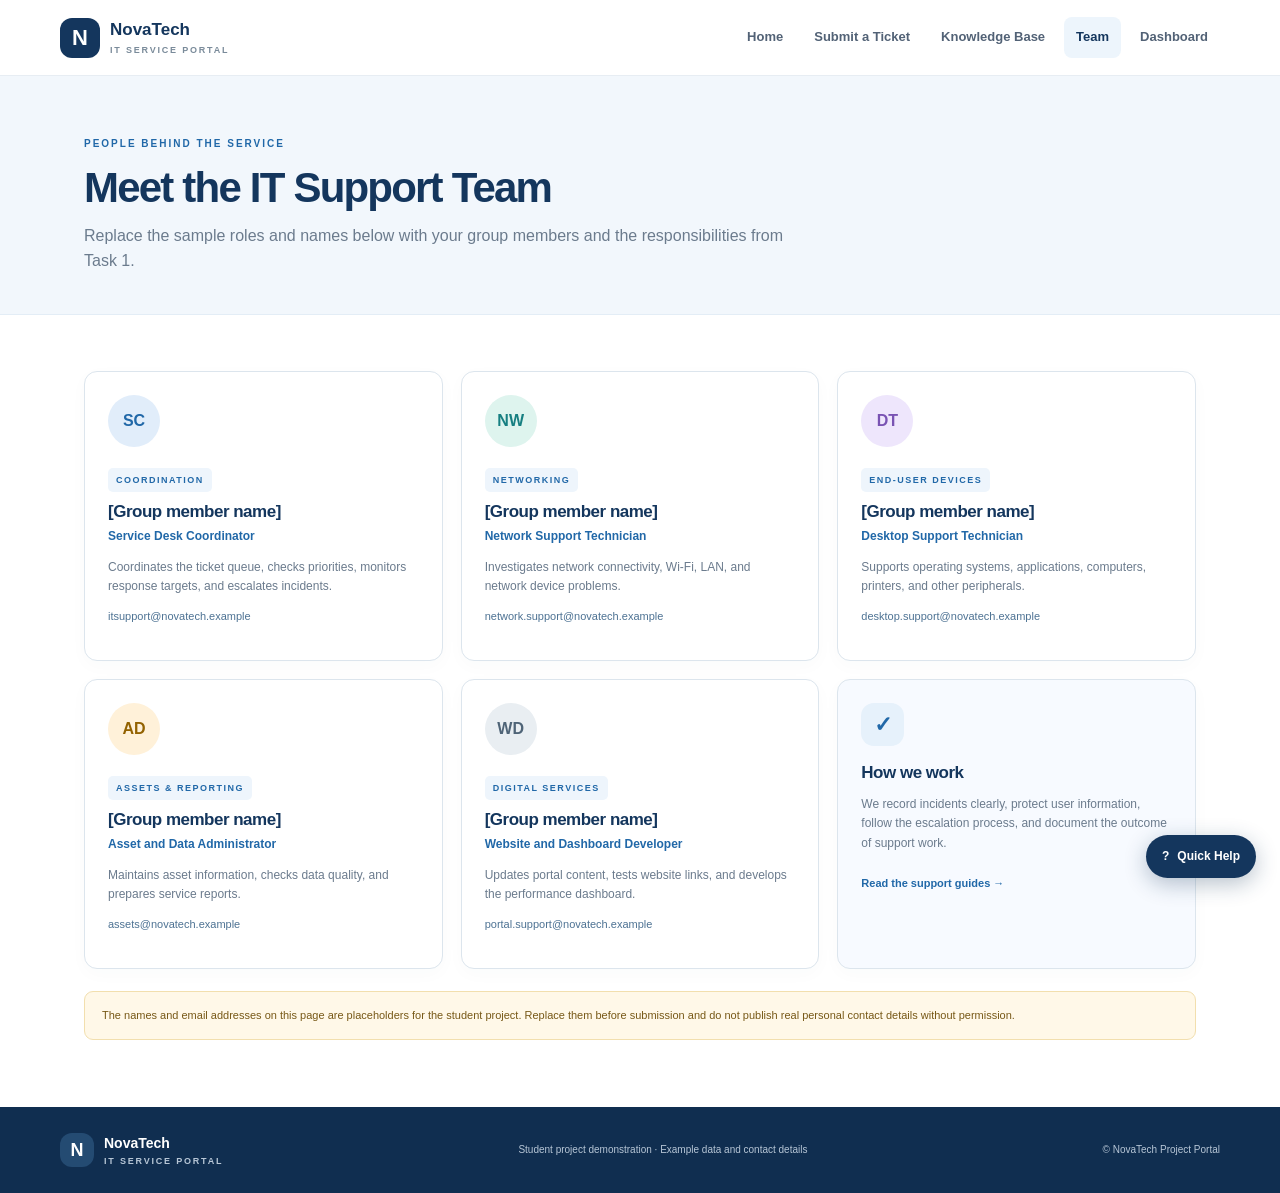
==== NovaTech_Public_Website/team.html @ 4c7f7f52 "Upload clean NovaTech website" ====
<!DOCTYPE html><html lang="en"><head><meta charset="UTF-8"><meta name="viewport" content="width=device-width, initial-scale=1.0"><title>Our Team | NovaTech</title><link rel="stylesheet" href="css/style.css"><script src="js/script.js" defer></script></head><body>
<header class="site-header"><a class="brand" href="index.html"><span class="brand-mark">N</span><span>NovaTech <small>IT SERVICE PORTAL</small></span></a><button class="menu-toggle" aria-label="Toggle navigation" aria-expanded="false">☰</button><nav class="nav"><a href="index.html">Home</a><a href="submit-ticket.html">Submit a Ticket</a><a href="knowledge-base.html">Knowledge Base</a><a class="active" href="team.html">Team</a><a href="dashboard.html">Dashboard</a></nav></header>
<main><section class="page-hero"><p class="eyebrow">PEOPLE BEHIND THE SERVICE</p><h1>Meet the IT Support Team</h1><p>Replace the sample roles and names below with your group members and the responsibilities from Task 1.</p></section><section class="section"><div class="grid-3 team-grid"><article class="team-card"><div class="avatar">SC</div><span class="article-label">COORDINATION</span><h2>[Group member name]</h2><p class="role">Service Desk Coordinator</p><p>Coordinates the ticket queue, checks priorities, monitors response targets, and escalates incidents.</p><p class="contact-line">itsupport@novatech.example</p></article><article class="team-card"><div class="avatar avatar-teal">NW</div><span class="article-label">NETWORKING</span><h2>[Group member name]</h2><p class="role">Network Support Technician</p><p>Investigates network connectivity, Wi-Fi, LAN, and network device problems.</p><p class="contact-line">network.support@novatech.example</p></article><article class="team-card"><div class="avatar avatar-violet">DT</div><span class="article-label">END-USER DEVICES</span><h2>[Group member name]</h2><p class="role">Desktop Support Technician</p><p>Supports operating systems, applications, computers, printers, and other peripherals.</p><p class="contact-line">desktop.support@novatech.example</p></article><article class="team-card"><div class="avatar avatar-gold">AD</div><span class="article-label">ASSETS & REPORTING</span><h2>[Group member name]</h2><p class="role">Asset and Data Administrator</p><p>Maintains asset information, checks data quality, and prepares service reports.</p><p class="contact-line">assets@novatech.example</p></article><article class="team-card"><div class="avatar avatar-slate">WD</div><span class="article-label">DIGITAL SERVICES</span><h2>[Group member name]</h2><p class="role">Website and Dashboard Developer</p><p>Updates portal content, tests website links, and develops the performance dashboard.</p><p class="contact-line">portal.support@novatech.example</p></article><article class="team-card team-note"><div class="card-icon blue">✓</div><h2>How we work</h2><p>We record incidents clearly, protect user information, follow the escalation process, and document the outcome of support work.</p><a href="knowledge-base.html">Read the support guides →</a></article></div><p class="notice">The names and email addresses on this page are placeholders for the student project. Replace them before submission and do not publish real personal contact details without permission.</p></section></main>
<footer class="site-footer"><div class="brand brand-footer"><span class="brand-mark">N</span><span>NovaTech <small>IT SERVICE PORTAL</small></span></div><p>Student project demonstration · Example data and contact details</p><p>© NovaTech Project Portal</p></footer><div class="help-widget"><button class="help-fab" aria-expanded="false" aria-controls="help-panel">? <span>Quick Help</span></button><section class="help-panel" id="help-panel" hidden><div class="help-panel-head"><b>Quick Help</b><button class="help-close" aria-label="Close Quick Help">×</button></div><p>Select an issue to see first steps.</p><div class="help-options"><button data-help-topic="wifi">Wi-Fi problem</button><button data-help-topic="printer">Printer problem</button><button data-help-topic="slow">Slow computer</button></div><p class="help-answer" id="help-answer">Your suggested steps will appear here.</p><a class="button button-primary button-full" href="submit-ticket.html">Submit a ticket</a></section></div></body></html>
---- NovaTech_Public_Website/css/style.css ----
:root{--navy:#14365d;--blue:#2168a8;--blue2:#2d83c5;--pale:#edf5fc;--teal:#167f81;--ink:#233447;--muted:#6b7b8d;--line:#dce5ed;--bg:#f7f9fc;--white:#fff;--shadow:0 12px 32px rgba(27,59,89,.08)}*{box-sizing:border-box}html{scroll-behavior:smooth}body{margin:0;background:var(--white);font-family:Inter,Segoe UI,Arial,sans-serif;color:var(--ink);line-height:1.6}a{color:var(--blue);text-decoration:none}a:hover{text-decoration:underline}button,input,select,textarea{font:inherit}.site-header{height:auto;min-height:76px;padding:14px max(24px,calc((100% - 1160px)/2));display:flex;align-items:center;justify-content:space-between;gap:28px;border-bottom:1px solid #e7edf3;background:#fff;position:sticky;top:0;z-index:10}.brand{display:flex;align-items:center;gap:10px;color:var(--navy);font-size:17px;font-weight:800;line-height:1.15;white-space:nowrap}.brand:hover{text-decoration:none}.brand small{display:block;font-size:9px;letter-spacing:1.8px;font-weight:700;color:#7a8b9a;margin-top:5px}.brand-mark{width:40px;height:40px;border-radius:12px;display:grid;place-items:center;background:var(--navy);color:white;font-size:22px;font-weight:800}.nav{display:flex;align-items:center;gap:7px}.nav a{padding:10px 12px;border-radius:8px;color:#526276;font-size:13px;font-weight:650}.nav a:hover,.nav a.active{background:var(--pale);color:var(--navy);text-decoration:none}.menu-toggle{display:none;border:1px solid var(--line);border-radius:8px;background:#fff;color:var(--navy);padding:7px 11px}.hero{max-width:1160px;margin:auto;padding:76px 24px 60px;display:grid;grid-template-columns:1.1fr .9fr;gap:70px;align-items:center}.eyebrow{font-size:10px;letter-spacing:2px;font-weight:800;color:var(--blue);margin:0 0 13px}.hero h1,.page-hero h1{font-size:clamp(36px,4.6vw,56px);letter-spacing:-1.8px;line-height:1.09;color:var(--navy);margin:0 0 20px}.hero h1 span{color:var(--blue2)}.lead{font-size:17px;max-width:520px;color:var(--muted);line-height:1.8}.hero-actions{display:flex;flex-wrap:wrap;gap:12px;margin:27px 0 25px}.button{display:inline-flex;align-items:center;justify-content:center;border:0;border-radius:8px;padding:12px 17px;font-size:13px;font-weight:750;cursor:pointer;text-decoration:none;transition:transform .15s,background .15s}.button:hover{text-decoration:none;transform:translateY(-1px)}.button-primary{background:var(--blue);color:#fff}.button-primary:hover{background:var(--navy);color:#fff}.button-light{background:#f0f5f9;color:var(--navy)}.button-full{width:100%}.hero-note{font-size:12px;color:var(--muted);display:flex;align-items:center;gap:8px}.status-dot{width:8px;height:8px;border-radius:100%;background:#27a37a;display:inline-block}.hero-panel{background:#fff;border:1px solid var(--line);border-radius:18px;padding:25px;box-shadow:var(--shadow);position:relative}.hero-panel:before{content:"";position:absolute;top:-12px;right:35px;width:70px;height:12px;border-radius:6px 6px 0 0;background:#d9eafa}.panel-top{display:flex;align-items:center;justify-content:space-between;margin-bottom:22px}.circle-icon{width:42px;height:42px;display:grid;place-items:center;border-radius:14px;background:#e2f6ec;color:#208259;font-size:22px;font-weight:800}.pill{display:inline-flex;align-items:center;border-radius:999px;padding:6px 10px;font-size:9px;font-weight:800;letter-spacing:1px}.pill-blue{background:#eaf3fc;color:var(--blue)}.pill-warning{background:#fff3d8;color:#946200}.hero-panel h2{font-size:22px;margin:0 0 14px;color:var(--navy)}.quick-link{display:flex;align-items:center;gap:13px;padding:14px 9px;border-top:1px solid #edf1f5;color:var(--ink)}.quick-link:hover{background:#f8fbfe;text-decoration:none}.quick-link span:nth-child(2){flex:1}.quick-link b,.quick-link small{display:block}.quick-link b{font-size:13px;color:var(--navy)}.quick-link small{font-size:11px;color:var(--muted);margin-top:3px}.quick-icon{width:38px;height:38px;border-radius:11px;background:#edf5fc;display:grid;place-items:center;color:var(--blue);font-weight:800;font-size:19px}.arrow{font-size:20px;color:#7c91a4}.section{max-width:1160px;margin:auto;padding:56px 24px}.section-heading{display:flex;align-items:end;justify-content:space-between;gap:24px;margin-bottom:26px}.section h2,.callout h2{font-size:27px;letter-spacing:-.5px;line-height:1.2;color:var(--navy);margin:0 0 12px}.section-heading>p,.muted{color:var(--muted)}.section-heading>p{max-width:330px;font-size:13px}.grid-3{display:grid;grid-template-columns:repeat(3,minmax(0,1fr));gap:18px}.service-card,.article-card,.team-card{padding:23px;border:1px solid var(--line);border-radius:13px;background:#fff;box-shadow:0 5px 18px rgba(31,65,94,.025)}.card-icon{width:43px;height:43px;border-radius:13px;display:grid;place-items:center;font-size:22px;font-weight:750;margin-bottom:17px}.card-icon.blue{background:#e6f1fb;color:var(--blue)}.card-icon.teal{background:#e1f5f1;color:var(--teal)}.card-icon.violet{background:#f0eafd;color:#7953b3}.service-card h3{margin:0 0 7px;color:var(--navy);font-size:16px}.service-card p{font-size:12px;color:var(--muted);min-height:60px}.service-card a{display:inline-block;font-size:12px;font-weight:800;margin-top:8px}.service-card a span{padding-left:7px}.callout{max-width:1112px;margin:10px auto 0;padding:32px 36px;background:#eff6fc;border:1px solid #d9e8f6;border-radius:16px;display:flex;align-items:center;justify-content:space-between;gap:28px}.callout h2{font-size:23px}.callout p:not(.eyebrow){font-size:13px;color:var(--muted);max-width:630px;margin-bottom:0}.two-col{display:grid;grid-template-columns:.85fr 1.15fr;gap:70px;align-items:start}.two-col>div:first-child>p:last-child{max-width:390px}.principles>div{display:flex;gap:18px;padding:0 0 19px;margin-bottom:18px;border-bottom:1px solid #e8edf2}.principles>div>span{font-size:13px;color:var(--blue);font-weight:850}.principles b{color:var(--navy);font-size:14px}.principles p{color:var(--muted);font-size:12px;margin:3px 0 0}.site-footer{background:#102e50;color:#d7e2ee;padding:26px max(24px,calc((100% - 1160px)/2));display:flex;align-items:center;justify-content:space-between;gap:20px;font-size:10px}.site-footer p{margin:0;color:#b7c6d6}.brand-footer{color:#fff;font-size:14px}.brand-footer small{color:#b7c6d6}.brand-footer .brand-mark{background:#244b72;width:34px;height:34px;font-size:18px}.page-hero{padding:60px max(24px,calc((100% - 1112px)/2)) 40px;background:#f2f7fc;border-bottom:1px solid #e3edf6}.page-hero h1{font-size:42px;margin-bottom:12px}.page-hero>p:last-child{margin:0;color:var(--muted);max-width:710px}.content-layout{max-width:1112px;margin:auto;padding:35px 24px 70px;display:grid;grid-template-columns:1.5fr .75fr;gap:22px;align-items:start}.form-card,.side-card{padding:27px;border:1px solid var(--line);border-radius:14px;box-shadow:var(--shadow);background:white}.form-card h2{margin:0 0 3px;color:var(--navy);font-size:22px}.form-card>.muted{font-size:12px;margin:3px 0 22px}.form-grid{display:grid;grid-template-columns:1fr 1fr;gap:17px}.form-grid label{font-size:12px;font-weight:750;color:#334a60}.form-grid input,.form-grid select,.form-grid textarea{display:block;margin-top:7px;width:100%;border:1px solid #cfdae5;border-radius:7px;padding:11px 12px;background:#fff;color:var(--ink);font-size:13px;outline-color:#6da7d8}.form-grid textarea{resize:vertical}.full-width{grid-column:1/-1}.consent{display:flex;gap:9px;align-items:flex-start;font-size:11px;color:var(--muted);margin:20px 0}.consent input{margin-top:4px}.form-note,.tiny{font-size:10px;color:var(--muted);line-height:1.55}.form-success{margin-top:16px;background:#e7f7ed;border:1px solid #bbe7cc;color:#176c3c;border-radius:8px;padding:13px;font-size:13px}.side-card h3{color:var(--navy);font-size:15px;margin:0 0 10px}.check-list{padding-left:18px;font-size:12px;color:var(--muted)}.check-list li{margin-bottom:10px}.side-card hr{border:0;border-top:1px solid var(--line);margin:23px 0}.sla-row{display:flex;justify-content:space-between;gap:10px;font-size:11px;padding:10px 0;border-bottom:1px solid #eef1f4}.sla-row span{color:var(--muted)}.kb-grid{align-items:stretch}.search-box{max-width:600px;margin:0 0 25px;position:relative}.search-box span{position:absolute;left:14px;top:6px;font-size:24px;color:var(--muted)}.search-box input{width:100%;border:1px solid var(--line);border-radius:9px;padding:13px 14px 13px 43px;font-size:13px}.article-label{display:inline-block;font-size:9px;letter-spacing:1.5px;font-weight:850;color:var(--blue);background:#eef5fc;padding:5px 8px;border-radius:5px}.article-card h2,.team-card h2{color:var(--navy);font-size:19px;margin:13px 0}.article-card ol{padding-left:20px;color:#617184;font-size:12px;line-height:1.7}.article-card li{padding-left:3px;margin-bottom:7px}.article-card>a,.team-card>a{display:inline-block;font-size:11px;font-weight:800;margin-top:10px}.change-section{background:#f6f9fc;max-width:none;padding-left:max(24px,calc((100% - 1112px)/2));padding-right:max(24px,calc((100% - 1112px)/2))}.change-section>div:first-child{max-width:650px}.process-list{display:grid;grid-template-columns:repeat(4,1fr);gap:13px;margin:25px 0}.process-list>div{display:flex;gap:11px;background:white;border:1px solid var(--line);border-radius:10px;padding:15px}.process-list>div>span{width:27px;height:27px;border-radius:8px;display:grid;place-items:center;background:#e6f1fb;color:var(--blue);font-size:12px;font-weight:800;flex-shrink:0}.process-list b{font-size:13px;color:var(--navy)}.process-list p{font-size:11px;color:var(--muted);margin:4px 0}.team-card .avatar{width:52px;height:52px;border-radius:50%;background:#e1edfa;color:var(--blue);display:grid;place-items:center;font-weight:850;margin-bottom:18px}.avatar-teal{background:#def4ee!important;color:var(--teal)!important}.avatar-violet{background:#eee6fc!important;color:#7953b3!important}.avatar-gold{background:#fff1d9!important;color:#936200!important}.avatar-slate{background:#e9eef2!important;color:#4f6477!important}.team-card h2{font-size:17px;margin:10px 0 0}.team-card .role{color:var(--blue);font-weight:750;font-size:12px;margin:4px 0 11px}.team-card p:not(.role){font-size:12px;color:var(--muted)}.contact-line{overflow-wrap:anywhere;font-size:11px!important;color:#4d7293!important}.team-note{background:#f7faff}.notice{padding:15px 17px;border-radius:9px;background:#fff8e8;border:1px solid #f2dfae;color:#775816;font-size:11px;line-height:1.6;margin-top:22px}.dashboard-hero{display:flex;align-items:center;justify-content:space-between;gap:25px}.dashboard-section{padding-top:36px}.metric-grid{display:grid;grid-template-columns:repeat(4,1fr);gap:15px;margin-bottom:18px}.metric-card{border:1px solid var(--line);border-radius:12px;padding:19px;background:white;box-shadow:0 4px 15px rgba(31,65,94,.03)}.metric-card>span{display:block;font-size:11px;color:var(--muted);font-weight:700}.metric-card>strong{display:block;font-size:31px;color:var(--navy);line-height:1.5}.metric-card>strong small{font-size:13px}.metric-card>small{font-size:10px;color:var(--muted)}.chart-grid{display:grid;grid-template-columns:1fr 1fr;gap:18px}.chart-card{border:1px solid var(--line);border-radius:12px;background:#fff;padding:22px;min-width:0}.chart-title{display:flex;align-items:start;justify-content:space-between;gap:12px;margin-bottom:23px}.chart-title .eyebrow{margin-bottom:5px}.chart-title h2{color:var(--navy);font-size:17px;margin:0}.chart-tag{font-size:10px;color:var(--muted);background:#f2f5f8;padding:5px 8px;border-radius:5px}.bar-chart{display:grid;gap:15px}.bar-row{display:grid;grid-template-columns:74px 1fr 20px;align-items:center;gap:10px;font-size:11px}.bar-row>span{color:#596d80}.bar-row>b{text-align:right;color:var(--navy)}.bar-track{height:10px;background:#edf1f5;border-radius:20px;overflow:hidden}.bar-fill{height:100%;border-radius:20px;background:var(--blue2)}.status-list>div{display:grid;grid-template-columns:12px 1fr 38px 36px;gap:10px;align-items:center;padding:14px 0;border-bottom:1px solid #edf0f4;font-size:12px}.status-list b{text-align:right;color:var(--navy)}.status-list small{color:var(--muted);text-align:right}.status-swatch{width:9px;height:9px;border-radius:3px}.swatch-open{background:#e7ae46}.swatch-resolved{background:#208e72}.swatch-pending{background:#7da8cd}.stacked-bar{display:flex;height:15px;border-radius:20px;overflow:hidden;margin-top:22px}.stacked-bar span{display:block}.stack-open{width:20%;background:#e7ae46}.stack-resolved{width:42%;background:#208e72}.stack-pending{width:38%;background:#7da8cd}.big-summary{display:flex;align-items:baseline;gap:12px;margin:15px 0}.big-summary strong{font-size:45px;color:var(--navy)}.big-summary span{font-size:12px;color:var(--muted)}.chart-card>p{font-size:12px}.text-link{display:inline-block;font-size:11px;font-weight:800;margin-top:8px}.change-stats{display:grid;grid-template-columns:repeat(3,1fr);gap:10px}.change-stats div{background:#f7f9fc;border:1px solid #edf0f4;border-radius:9px;padding:13px}.change-stats strong{display:block;font-size:25px;color:var(--navy)}.change-stats span{font-size:10px;color:var(--muted)}.help-widget{position:fixed;right:24px;bottom:22px;z-index:20}.help-fab{display:flex;gap:8px;align-items:center;border:0;border-radius:999px;padding:12px 16px;background:var(--navy);color:white;box-shadow:0 6px 22px #1535574d;font-size:12px;font-weight:800;cursor:pointer}.help-fab:first-letter{font-size:20px}.help-panel{position:absolute;right:0;bottom:58px;width:310px;padding:17px;background:#fff;border:1px solid var(--line);border-radius:13px;box-shadow:0 14px 42px rgba(17,48,77,.2)}.help-panel-head{display:flex;justify-content:space-between;align-items:center;color:var(--navy)}.help-close{border:0;background:#eef3f7;border-radius:6px;font-size:20px;cursor:pointer}.help-panel p{font-size:11px;color:var(--muted)}.help-options{display:grid;grid-template-columns:1fr;gap:6px}.help-options button{padding:8px 10px;text-align:left;border:1px solid var(--line);border-radius:7px;background:#f8fbfd;color:var(--navy);font-size:11px;cursor:pointer}.help-options button:hover{border-color:var(--blue)}.help-answer{background:#eef5fc;border-radius:7px;padding:11px;color:#39546c!important;line-height:1.6}.help-panel .button{font-size:11px;padding:10px}.hidden{display:none!important}@media(max-width:900px){.site-header{padding:13px 20px;flex-wrap:wrap}.menu-toggle{display:block}.nav{display:none;order:3;width:100%;flex-wrap:wrap}.nav.is-open{display:flex}.hero{gap:35px;padding-top:52px}.hero h1{font-size:42px}.grid-3{grid-template-columns:repeat(2,minmax(0,1fr))}.content-layout{grid-template-columns:1fr .7fr}.process-list{grid-template-columns:repeat(2,1fr)}.metric-grid{grid-template-columns:repeat(2,1fr)}.site-footer{flex-wrap:wrap}}@media(max-width:640px){.hero{grid-template-columns:1fr;padding:42px 20px}.hero-panel{max-width:none}.hero h1{font-size:39px}.section{padding:42px 20px}.section-heading{display:block}.section-heading>p{margin-top:0}.grid-3,.two-col,.content-layout,.chart-grid{grid-template-columns:1fr}.callout{margin:8px 20px 0;padding:24px;display:block}.callout .button{margin-top:18px}.two-col{gap:26px}.page-hero{padding:42px 20px 32px}.page-hero h1{font-size:36px}.form-grid{grid-template-columns:1fr}.full-width{grid-column:auto}.process-list{grid-template-columns:1fr}.metric-grid{grid-template-columns:repeat(2,minmax(0,1fr));gap:10px}.metric-card{padding:14px}.metric-card>strong{font-size:27px}.dashboard-hero{display:block}.dashboard-hero>.pill{margin-top:20px}.site-footer{padding:25px 20px;display:grid;justify-content:start}.help-widget{right:13px;bottom:13px}.help-panel{width:min(310px,calc(100vw - 26px))}.article-card p{min-height:0}}
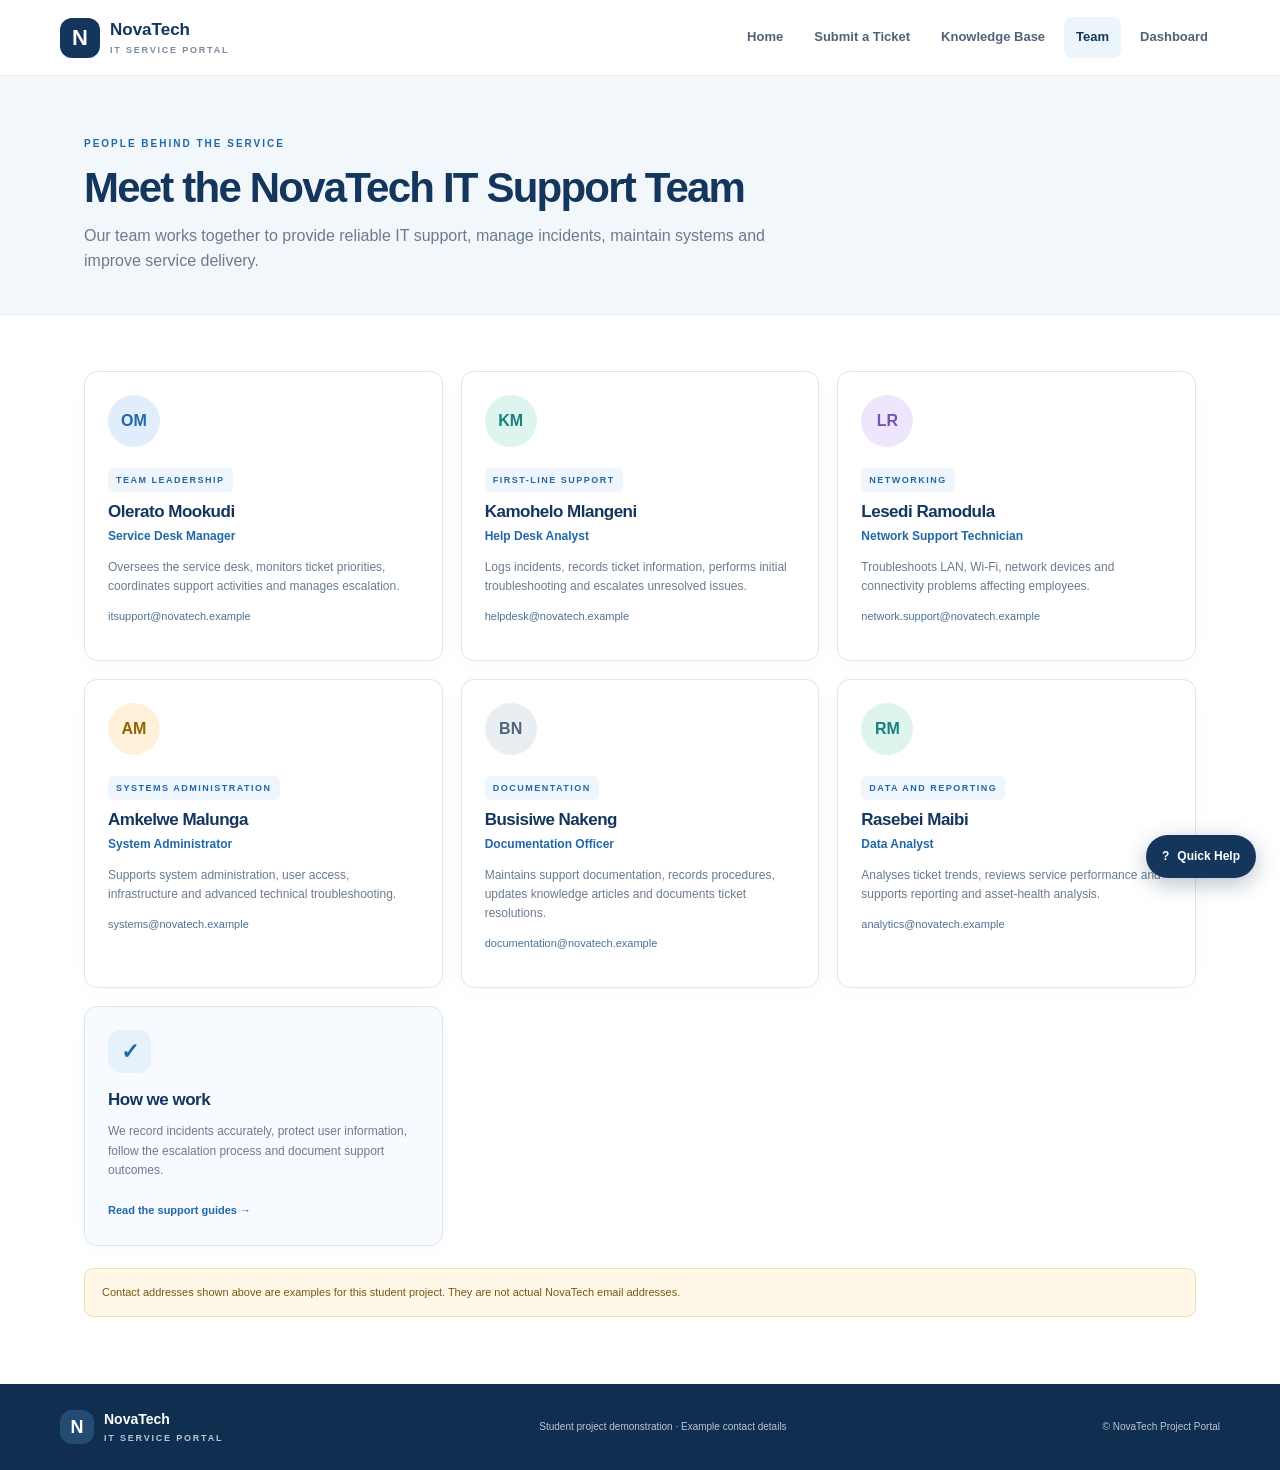
==== commit 80883213: "Update team members and roles." ====
--- a/NovaTech_Public_Website/team.html
+++ b/NovaTech_Public_Website/team.html
@@ -1,4 +1,175 @@
-<!DOCTYPE html><html lang="en"><head><meta charset="UTF-8"><meta name="viewport" content="width=device-width, initial-scale=1.0"><title>Our Team | NovaTech</title><link rel="stylesheet" href="css/style.css"><script src="js/script.js" defer></script></head><body>
-<header class="site-header"><a class="brand" href="index.html"><span class="brand-mark">N</span><span>NovaTech <small>IT SERVICE PORTAL</small></span></a><button class="menu-toggle" aria-label="Toggle navigation" aria-expanded="false">☰</button><nav class="nav"><a href="index.html">Home</a><a href="submit-ticket.html">Submit a Ticket</a><a href="knowledge-base.html">Knowledge Base</a><a class="active" href="team.html">Team</a><a href="dashboard.html">Dashboard</a></nav></header>
-<main><section class="page-hero"><p class="eyebrow">PEOPLE BEHIND THE SERVICE</p><h1>Meet the IT Support Team</h1><p>Replace the sample roles and names below with your group members and the responsibilities from Task 1.</p></section><section class="section"><div class="grid-3 team-grid"><article class="team-card"><div class="avatar">SC</div><span class="article-label">COORDINATION</span><h2>[Group member name]</h2><p class="role">Service Desk Coordinator</p><p>Coordinates the ticket queue, checks priorities, monitors response targets, and escalates incidents.</p><p class="contact-line">itsupport@novatech.example</p></article><article class="team-card"><div class="avatar avatar-teal">NW</div><span class="article-label">NETWORKING</span><h2>[Group member name]</h2><p class="role">Network Support Technician</p><p>Investigates network connectivity, Wi-Fi, LAN, and network device problems.</p><p class="contact-line">network.support@novatech.example</p></article><article class="team-card"><div class="avatar avatar-violet">DT</div><span class="article-label">END-USER DEVICES</span><h2>[Group member name]</h2><p class="role">Desktop Support Technician</p><p>Supports operating systems, applications, computers, printers, and other peripherals.</p><p class="contact-line">desktop.support@novatech.example</p></article><article class="team-card"><div class="avatar avatar-gold">AD</div><span class="article-label">ASSETS & REPORTING</span><h2>[Group member name]</h2><p class="role">Asset and Data Administrator</p><p>Maintains asset information, checks data quality, and prepares service reports.</p><p class="contact-line">assets@novatech.example</p></article><article class="team-card"><div class="avatar avatar-slate">WD</div><span class="article-label">DIGITAL SERVICES</span><h2>[Group member name]</h2><p class="role">Website and Dashboard Developer</p><p>Updates portal content, tests website links, and develops the performance dashboard.</p><p class="contact-line">portal.support@novatech.example</p></article><article class="team-card team-note"><div class="card-icon blue">✓</div><h2>How we work</h2><p>We record incidents clearly, protect user information, follow the escalation process, and document the outcome of support work.</p><a href="knowledge-base.html">Read the support guides →</a></article></div><p class="notice">The names and email addresses on this page are placeholders for the student project. Replace them before submission and do not publish real personal contact details without permission.</p></section></main>
-<footer class="site-footer"><div class="brand brand-footer"><span class="brand-mark">N</span><span>NovaTech <small>IT SERVICE PORTAL</small></span></div><p>Student project demonstration · Example data and contact details</p><p>© NovaTech Project Portal</p></footer><div class="help-widget"><button class="help-fab" aria-expanded="false" aria-controls="help-panel">? <span>Quick Help</span></button><section class="help-panel" id="help-panel" hidden><div class="help-panel-head"><b>Quick Help</b><button class="help-close" aria-label="Close Quick Help">×</button></div><p>Select an issue to see first steps.</p><div class="help-options"><button data-help-topic="wifi">Wi-Fi problem</button><button data-help-topic="printer">Printer problem</button><button data-help-topic="slow">Slow computer</button></div><p class="help-answer" id="help-answer">Your suggested steps will appear here.</p><a class="button button-primary button-full" href="submit-ticket.html">Submit a ticket</a></section></div></body></html>
+<!DOCTYPE html>
+<html lang="en">
+<head>
+  <meta charset="UTF-8">
+  <meta name="viewport" content="width=device-width, initial-scale=1.0">
+  <title>Our Team | NovaTech</title>
+  <link rel="stylesheet" href="css/style.css">
+  <script src="js/script.js" defer></script>
+</head>
+<body>
+
+<header class="site-header">
+  <a class="brand" href="index.html">
+    <span class="brand-mark">N</span>
+    <span>NovaTech
+      <small>IT SERVICE PORTAL</small>
+    </span>
+  </a>
+
+  <button class="menu-toggle"
+          aria-label="Toggle navigation"
+          aria-expanded="false">☰</button>
+
+  <nav class="nav">
+    <a href="index.html">Home</a>
+    <a href="submit-ticket.html">Submit a Ticket</a>
+    <a href="knowledge-base.html">Knowledge Base</a>
+    <a class="active" href="team.html">Team</a>
+    <a href="dashboard.html">Dashboard</a>
+  </nav>
+</header>
+
+<main>
+  <section class="page-hero">
+    <p class="eyebrow">PEOPLE BEHIND THE SERVICE</p>
+    <h1>Meet the NovaTech IT Support Team</h1>
+    <p>
+      Our team works together to provide reliable IT support,
+      manage incidents, maintain systems and improve service delivery.
+    </p>
+  </section>
+
+  <section class="section">
+    <div class="grid-3 team-grid">
+
+      <article class="team-card">
+        <div class="avatar">OM</div>
+        <span class="article-label">TEAM LEADERSHIP</span>
+        <h2>Olerato Mookudi</h2>
+        <p class="role">Service Desk Manager</p>
+        <p>
+          Oversees the service desk, monitors ticket priorities,
+          coordinates support activities and manages escalation.
+        </p>
+        <p class="contact-line">itsupport@novatech.example</p>
+      </article>
+
+      <article class="team-card">
+        <div class="avatar avatar-teal">KM</div>
+        <span class="article-label">FIRST-LINE SUPPORT</span>
+        <h2>Kamohelo Mlangeni</h2>
+        <p class="role">Help Desk Analyst</p>
+        <p>
+          Logs incidents, records ticket information, performs
+          initial troubleshooting and escalates unresolved issues.
+        </p>
+        <p class="contact-line">helpdesk@novatech.example</p>
+      </article>
+
+      <article class="team-card">
+        <div class="avatar avatar-violet">LR</div>
+        <span class="article-label">NETWORKING</span>
+        <h2>Lesedi Ramodula</h2>
+        <p class="role">Network Support Technician</p>
+        <p>
+          Troubleshoots LAN, Wi-Fi, network devices and
+          connectivity problems affecting employees.
+        </p>
+        <p class="contact-line">network.support@novatech.example</p>
+      </article>
+
+      <article class="team-card">
+        <div class="avatar avatar-gold">AM</div>
+        <span class="article-label">SYSTEMS ADMINISTRATION</span>
+        <h2>Amkelwe Malunga</h2>
+        <p class="role">System Administrator</p>
+        <p>
+          Supports system administration, user access,
+          infrastructure and advanced technical troubleshooting.
+        </p>
+        <p class="contact-line">systems@novatech.example</p>
+      </article>
+
+      <article class="team-card">
+        <div class="avatar avatar-slate">BN</div>
+        <span class="article-label">DOCUMENTATION</span>
+        <h2>Busisiwe Nakeng</h2>
+        <p class="role">Documentation Officer</p>
+        <p>
+          Maintains support documentation, records procedures,
+          updates knowledge articles and documents ticket resolutions.
+        </p>
+        <p class="contact-line">documentation@novatech.example</p>
+      </article>
+
+      <article class="team-card">
+        <div class="avatar avatar-teal">RM</div>
+        <span class="article-label">DATA AND REPORTING</span>
+        <h2>Rasebei Maibi</h2>
+        <p class="role">Data Analyst</p>
+        <p>
+          Analyses ticket trends, reviews service performance
+          and supports reporting and asset-health analysis.
+        </p>
+        <p class="contact-line">analytics@novatech.example</p>
+      </article>
+
+      <article class="team-card team-note">
+        <div class="card-icon blue">✓</div>
+        <h2>How we work</h2>
+        <p>
+          We record incidents accurately, protect user information,
+          follow the escalation process and document support outcomes.
+        </p>
+        <a href="knowledge-base.html">Read the support guides →</a>
+      </article>
+
+    </div>
+
+    <p class="notice">
+      Contact addresses shown above are examples for this student project.
+      They are not actual NovaTech email addresses.
+    </p>
+  </section>
+</main>
+
+<footer class="site-footer">
+  <div class="brand brand-footer">
+    <span class="brand-mark">N</span>
+    <span>NovaTech
+      <small>IT SERVICE PORTAL</small>
+    </span>
+  </div>
+  <p>Student project demonstration · Example contact details</p>
+  <p>© NovaTech Project Portal</p>
+</footer>
+
+<div class="help-widget">
+  <button class="help-fab"
+          aria-expanded="false"
+          aria-controls="help-panel">
+    ? <span>Quick Help</span>
+  </button>
+
+  <section class="help-panel" id="help-panel" hidden>
+    <div class="help-panel-head">
+      <b>Quick Help</b>
+      <button class="help-close" aria-label="Close Quick Help">×</button>
+    </div>
+    <p>Select an issue to see first steps.</p>
+    <div class="help-options">
+      <button data-help-topic="wifi">Wi-Fi problem</button>
+      <button data-help-topic="printer">Printer problem</button>
+      <button data-help-topic="slow">Slow computer</button>
+    </div>
+    <p class="help-answer" id="help-answer">
+      Your suggested steps will appear here.
+    </p>
+    <a class="button button-primary button-full"
+       href="submit-ticket.html">Submit a ticket</a>
+  </section>
+</div>
+
+</body>
+</html>
